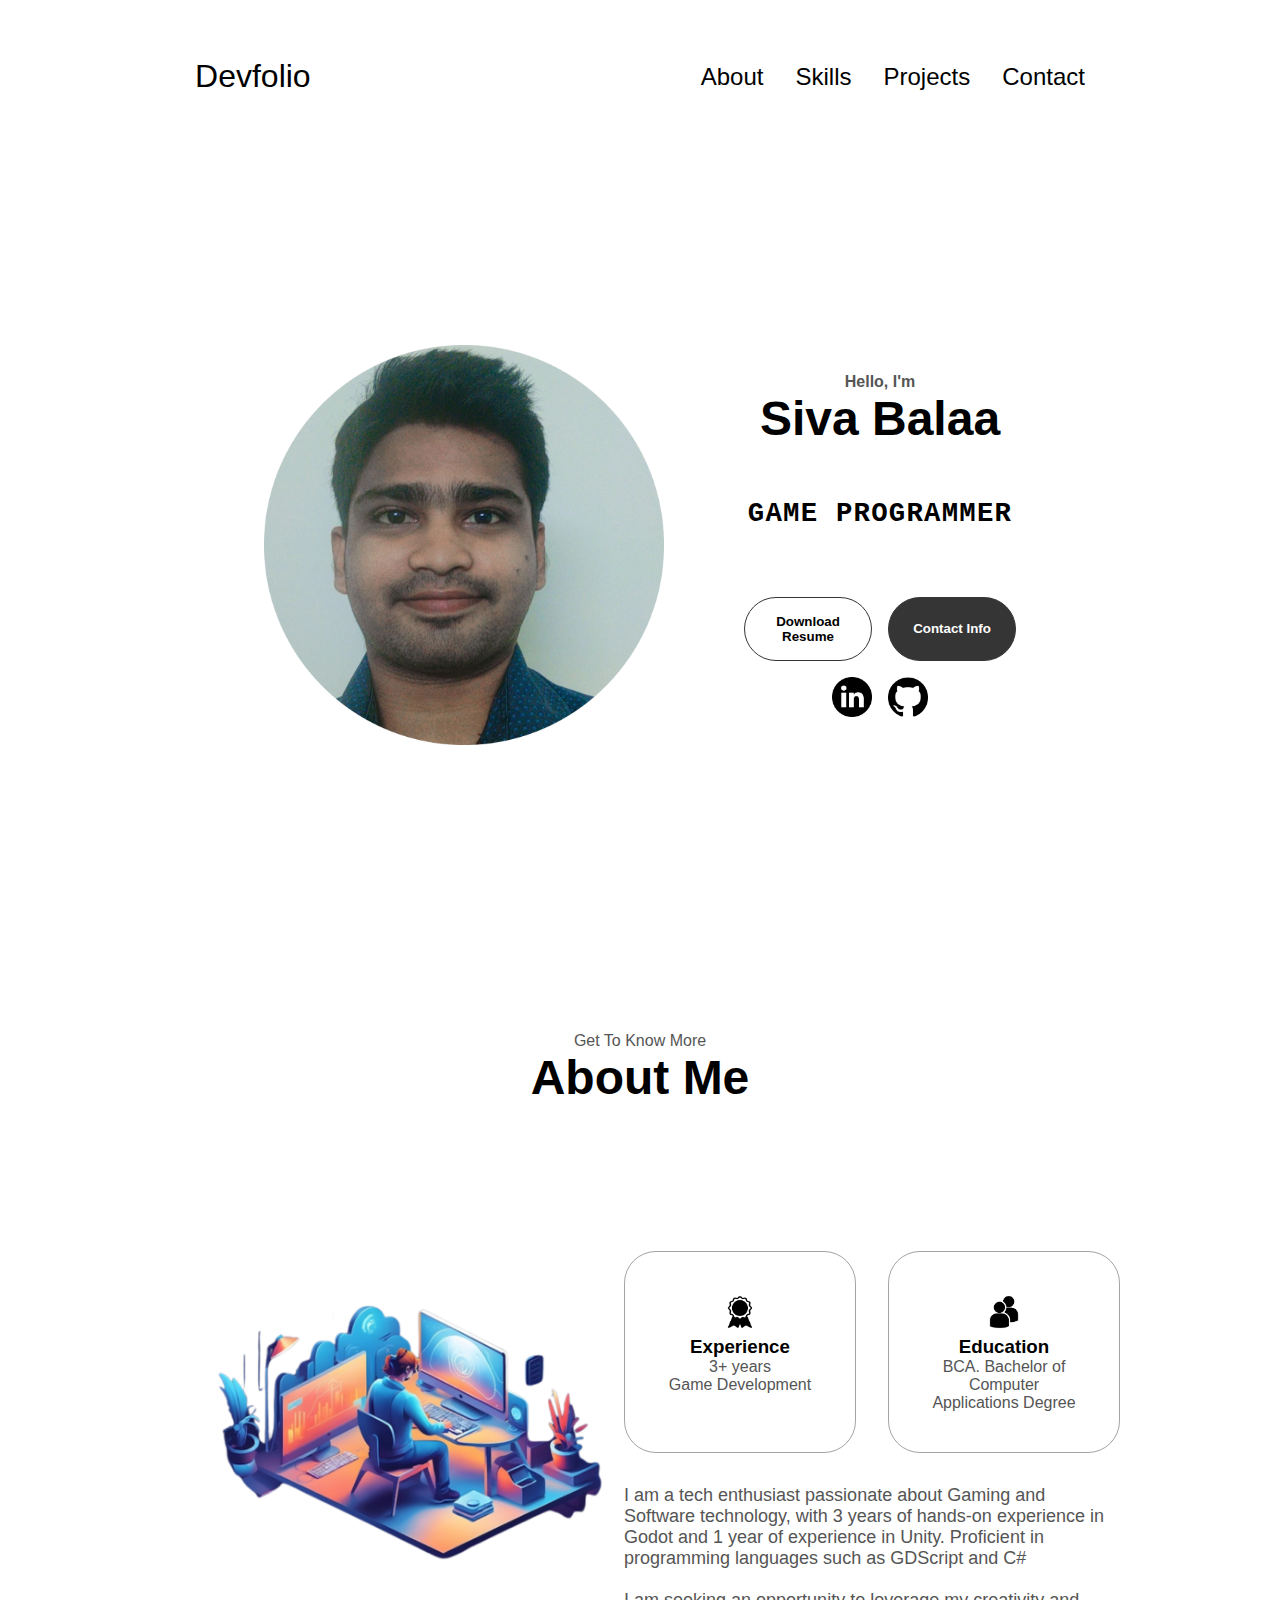
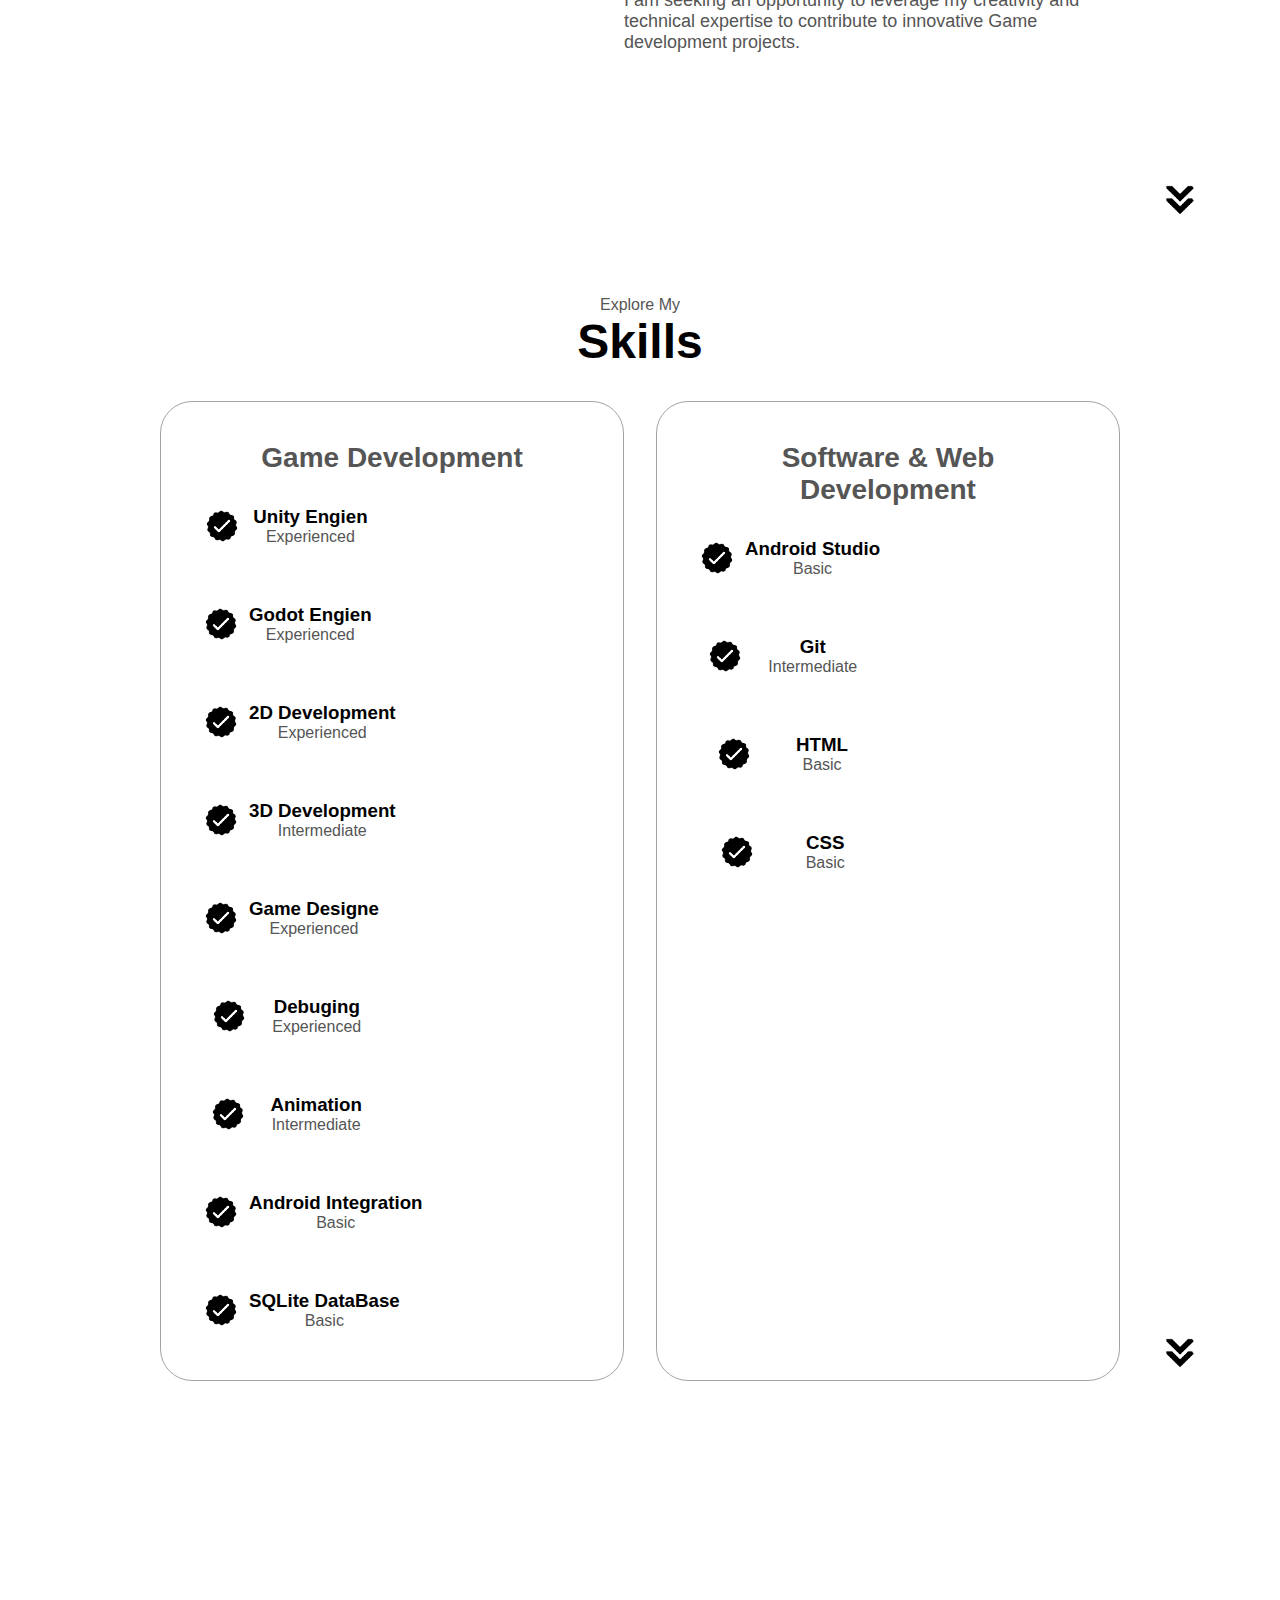
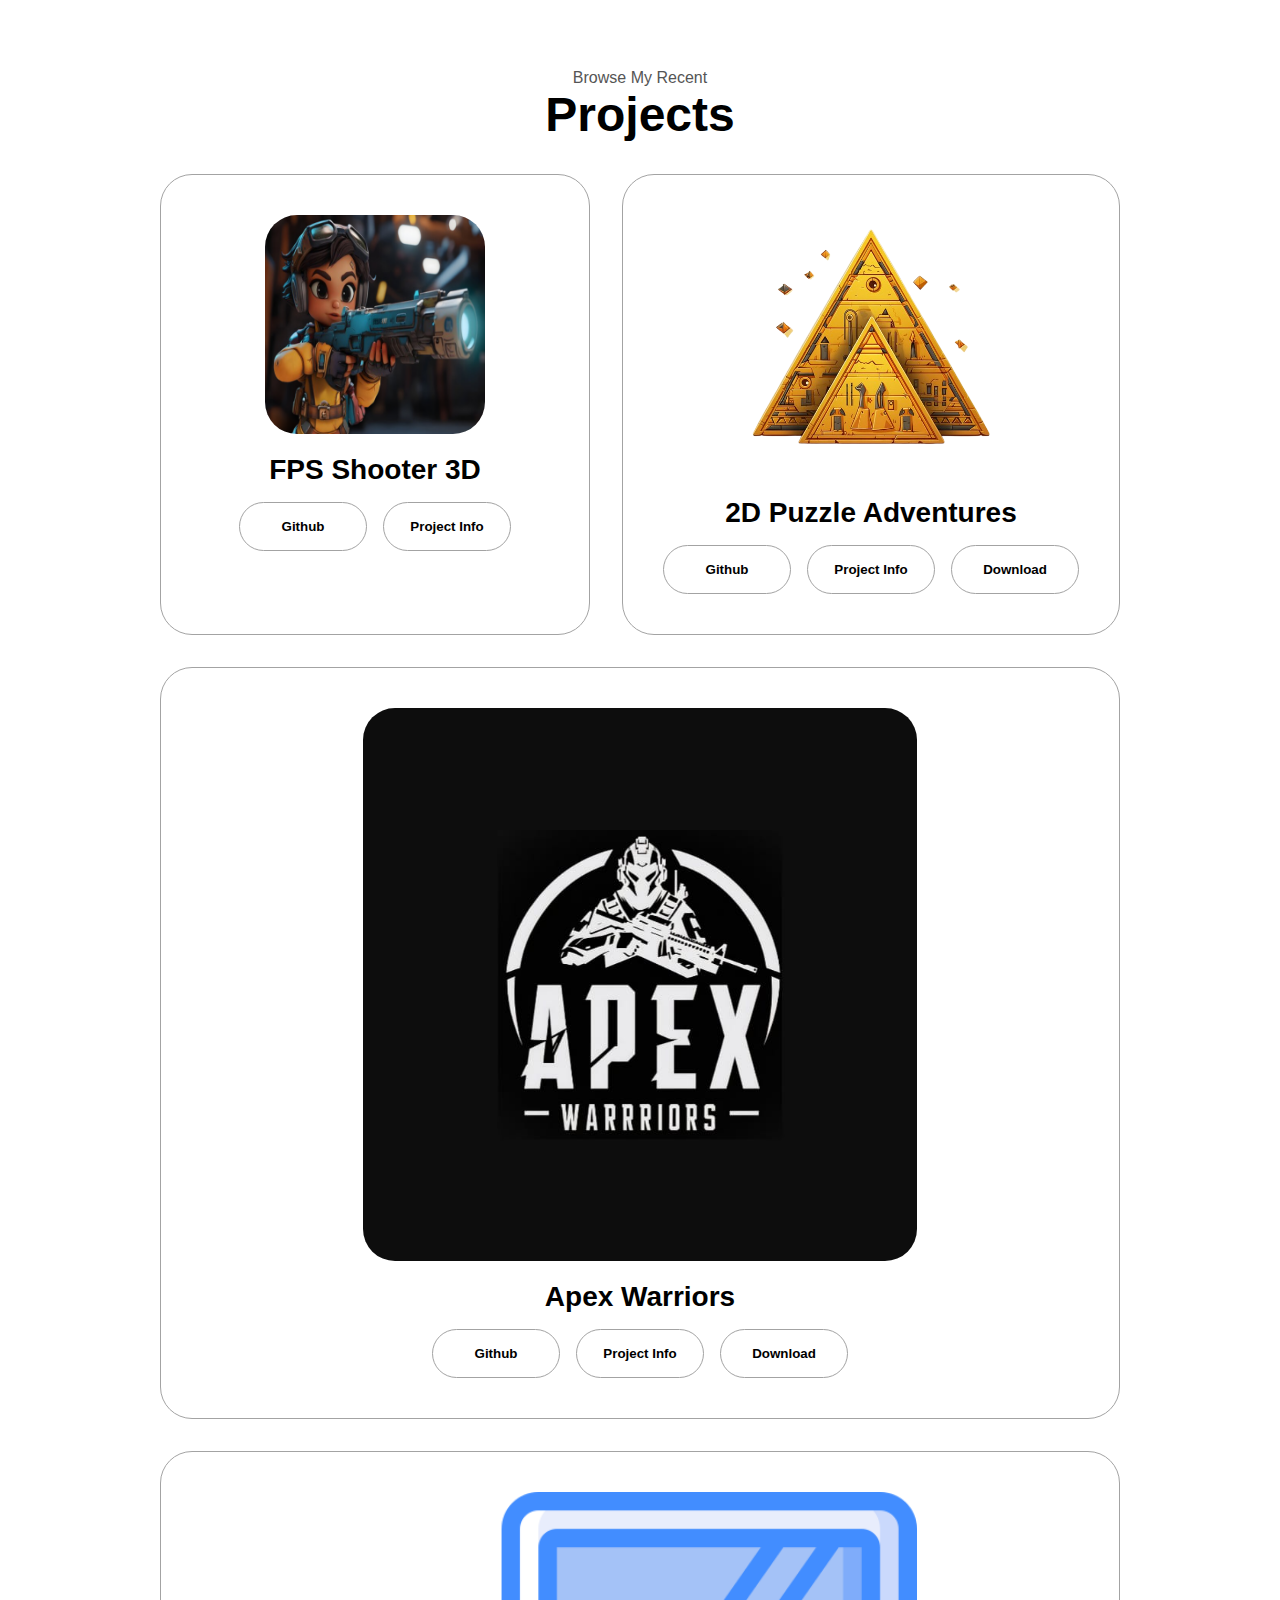
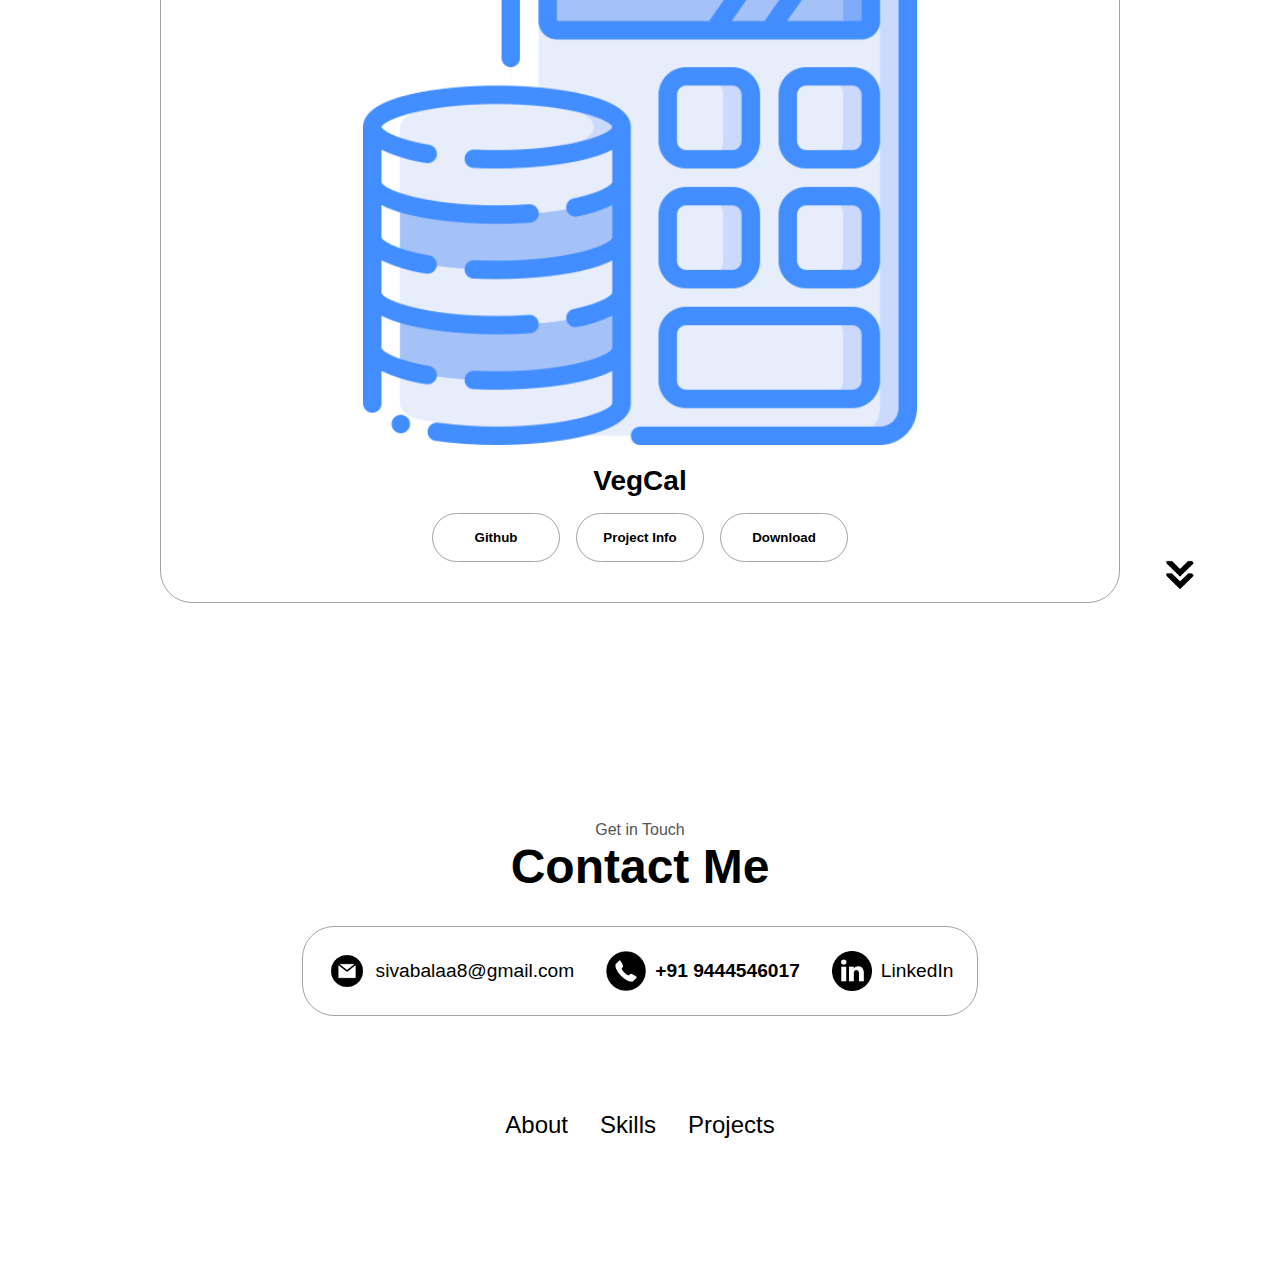
==== index.html @ d749a13f "Update index.html" ====
<!DOCTYPE html>
<html lang="en">
  <head>
    <meta charset="UTF-8" />
    <meta http-equiv="X-UA-Compatible" content="IE=edge" />
    <meta name="viewport" content="width=device-width, initial-scale=1.0" />
    <title>My Portfolio</title>
    <link rel="stylesheet" href="style.css" />
    <link rel="stylesheet" href="mediaqueries.css" />
  </head>
  <body>
    <nav id="desktop-nav">
      <div class="logo">Devfolio</div>
      <div>
        <ul class="nav-links">
          <li><a href="#about">About</a></li>
          <li><a href="#experience">Skills</a></li>
          <li><a href="#projects">Projects</a></li>
          <li><a href="#contact">Contact</a></li>
        </ul>
      </div>
    </nav>
    <nav id="hamburger-nav">
      <div class="logo">Devfolio</div>
      <div class="hamburger-menu">
        <div class="hamburger-icon" onclick="toggleMenu()">
          <span></span>
          <span></span>
          <span></span>
        </div>
        <div class="menu-links">
          <li><a href="#about" onclick="toggleMenu()">About</a></li>
          <li><a href="#experience" onclick="toggleMenu()">Experience</a></li>
          <li><a href="#projects" onclick="toggleMenu()">Projects</a></li>
          <li><a href="#contact" onclick="toggleMenu()">Contact</a></li>
        </div>
      </div>
    </nav>
    <section id="profile">
      <div class="section__pic-container">
        <img src="./assets/Profile.jpg" alt="John Doe profile picture" />
      </div>

      <div class="section__text">
        <p class="section__text__p1">Hello, I'm </p>
        <h1 class="title">Siva Balaa</h1>
        <div class="word-container">
          <h3><span id="changing-word"></span></h3>
        </div>
      
    
        <p class="section__text__p2"></p>
        <div class="btn-container">
          <button
            class="btn btn-color-2"
            onclick="window.open('./assets/Siva Resume.pdf')"
          >
             Download Resume
          </button>
          <button class="btn btn-color-1" onclick="location.href='./#contact'">
            Contact Info
          </button>
        </div>
        <div id="socials-container">
          <img
            src="./assets/linkedin.png"
            alt="My LinkedIn profile"
            class="icon"
            onclick="location.href='https://www.linkedin.com/in/siva-balaa-a770b020b'"
          />
          <img
            src="./assets/github.png"
            alt="My Github profile"
            class="icon"
            onclick="location.href='https://github.com/shiva30122'"
          />
        </div>
      </div>
    </section>
    <section id="about">
      <p class="section__text__p1">Get To Know More</p>
      <h1 class="title">About Me</h1>
      <div class="section-container">
        <div class="section__pic-container">
          <img
            src="./assets/More.png"
            alt="Profile picture"
            class="about-pic"
          />
        </div>
        <div class="about-details-container">
          <div class="about-containers">
            <div class="details-container">
              <img
                src="./assets/experience.png"
                alt="Experience icon"
                class="icon"
              />
              <h3>Experience</h3>
              <p>3+ years <br />Game Development</p>
            </div>
            <div class="details-container">
              <img
                src="./assets/education.png"
                alt="Education icon"
                class="icon"
              />
              <h3>Education</h3>
              <p>BCA. Bachelor of Computer Applications Degree
            </div>
          </div>
          <div class="text-container">
            <p>

              I am a tech enthusiast passionate about Gaming and Software technology, with 3 years of hands-on experience in Godot and 1 year of experience in Unity.  
              Proficient in programming languages such as GDScript and C#<br> <br> 
              I am seeking an opportunity to leverage my creativity and technical expertise to contribute to innovative Game development projects. 

            </p>
          </div>
        </div>
      </div>
      <img
        src="./assets/arrow.png"
        alt="Arrow icon"
        class="icon arrow"
        onclick="location.href='./#experience'"
      />
    </section>
    <section id="experience">
      <p class="section__text__p1">Explore My</p>
      <h1 class="title">Skills</h1>
      <div class="experience-details-container">
        <div class="about-containers">
          <div class="details-container">
            <h2 class="experience-sub-title"> Game Development </h2>
            <div class="article-container">
              <article>
                <img
                  src="./assets/checkmark.png"
                  alt="Experience icon"
                  class="icon"
                />
                <div>
                  <h3>Unity Engien</h3>
                  <p>Experienced</p>
                </div>
              </article>
              <article>
                <img
                  src="./assets/checkmark.png"
                  alt="Experience icon"
                  class="icon"
                />
                <div>
                  <h3>Godot Engien</h3>
                  <p>Experienced</p>
                </div>
              </article>
              <article>
                <img
                  src="./assets/checkmark.png"
                  alt="Experience icon"
                  class="icon"
                />
                <div>
                  <h3>2D Development</h3>
                  <p>Experienced</p>
                </div>
              </article>
              <article>
                <img
                  src="./assets/checkmark.png"
                  alt="Experience icon"
                  class="icon"
                />
                <div>

                  <h3>3D Development</h3>
                  <p>Intermediate</p>

                </div>
              </article>
              <article>
                <img
                  src="./assets/checkmark.png"
                  alt="Experience icon"
                  class="icon"
                />
                <div>
                  <h3>Game Designe</h3>
                  <p>Experienced</p>
                </div>
              
              </article>
              <article>
                <img
                  src="./assets/checkmark.png"
                  alt="Experience icon"
                  class="icon"
                />
                <div>
                  <h3>Debuging</h3>
                  <p>Experienced</p>
                </div>
              </article>

            </article>
            <article>
             
              <img
                src="./assets/checkmark.png"
                alt="Experience icon"
                class="icon"
              />
              <div>
                <h3>Animation</h3>
                <p>Intermediate</p>
              </div>
            </article>


            <article>
             
              <img
                src="./assets/checkmark.png"
                alt="Experience icon"
                class="icon"
              />
              <div>
                <h3>Android Integration</h3>
                <p>Basic</p>
              </div>
            </article>
              
              <article>
                <img
                  src="./assets/checkmark.png"
                  alt="Experience icon"
                  class="icon"
                />
                <div>
                  <h3>SQLite DataBase</h3>
                  <p>Basic</p>
                </div>
              </article>


            </div>
          </div>
          <div class="details-container">
            <h2 class="experience-sub-title">Software & Web Development</h2>
            <div class="article-container">
              <article>
                <img
                  src="./assets/checkmark.png"
                  alt="Experience icon"
                  class="icon"
                />
                <div>
                  <h3>Android Studio</h3>
                  <p>Basic</p>
                </div>
              </article>
              <article>
                <img
                  src="./assets/checkmark.png"
                  alt="Experience icon"
                  class="icon"
                />
                <div>
                  <h3>Git</h3>
                  <p>Intermediate</p>
                </div>
              </article>
              <article>
                <img
                  src="./assets/checkmark.png"
                  alt="Experience icon"
                  class="icon"
                />
                <div>
                  <h3>HTML</h3>
                  <p>Basic</p>
                </div>
              </article>

              <article>
                <img
                  src="./assets/checkmark.png"
                  alt="Experience icon"
                  class="icon"
                />
                <div>
                  <h3>CSS</h3>
                  <p>Basic</p>
                </div>
              </article>


            </div>
          </div>
        </div>
      </div>
      <img
        src="./assets/arrow.png"
        alt="Arrow icon"
        class="icon arrow"
        onclick="location.href='./#projects'"
      />
    </section>
    <!-- New Overlay Structure -->
    <div id="new-overlay" class="overlay" style="display: none;" onclick="closeNewOverlay(event)">
      <div class="overlay-content" onclick="event.stopPropagation();">
        <div class="btn-container">
          <button class="btn btn-color-2 project-btn close-btn" onclick="closeNewOverlay()">
            X
          </button>
        </div>
                  <div class="overlay-inner">
            <div class="video-container">
              <h2 id="new-overlay-title">Project Title</h2>
              <video id="new-overlay-video" controls loop style="display: none;">
                  <source id="new-video-source" data-src="path/to/your/video.mp4" type="video/mp4">
                  Your browser does not support the video tag.
              </video>                
            </div>
          
              <div id="new-overlay-description" class="scrollable-description">
                  This is where the project description will appear.
                  <!-- Add more paragraphs if needed -->
              </div>
          </div>
      </div>
  </div>
  <script>
    const containers = document.querySelectorAll('#projects .details-container');
  
    containers.forEach(container => {
      let isTouching = false; // To track if touch is active
  
      // Apply the hover effect when touch starts
      container.addEventListener('touchstart', (event) => {
        isTouching = true;
        applyHoverEffect(container);
      });
  
      // Keep the hover effect while scrolling/moving the finger (touchmove)
      container.addEventListener('touchmove', (event) => {
        if (isTouching) {
          applyHoverEffect(container);
        }
      });
  
      // Remove the hover effect when the touch ends
      container.addEventListener('touchend', () => {
        isTouching = false;
        removeHoverEffect(container);
      });
  
      // Remove the hover effect if the touch is canceled
      container.addEventListener('touchcancel', () => {
        isTouching = false;
        removeHoverEffect(container);
      });
    });
  
    // Function to apply the hover effect (like hover on desktop)
    function applyHoverEffect(container) {
      container.style.transform = 'scale(1.05)';
      container.style.filter = 'brightness(1.2)';
      container.style.borderColor = 'black';
      container.style.zIndex = '2';
    }
  
    // Function to remove the hover effect
    function removeHoverEffect(container) {
      container.style.transform = 'none';
      container.style.filter = 'none';
      container.style.borderColor = 'rgb(163, 163, 163)';
      container.style.zIndex = '1';
    }
  </script>
  
  </div>

    <section id="projects">
      <p class="section__text__p1">Browse My Recent</p>
      <h1 class="title">Projects</h1>
      <div class="experience-details-container">
        <div class="about-containers">
          <div class="details-container color-container">
            <div class="project-img-container">
              <img
                src="./assets/Images/fps.png"
                alt="Project 1"
                class="project-img"
              />
            </div>
            <h2 class="experience-sub-title project-title">FPS Shooter 3D</h2>
            <div class="btn-container">
              <button
                class="btn btn-color-2 project-btn"
                onclick="window.open('https://github.com/shiva30122/FPS-PUBG-Clone', '_blank')"
                >
                Github
              </button>

              <button class="btn btn-color-2 project-btn" onclick="openNewOverlay('FPS (3D, Unity)', 
              '<h3>This project is a 3D game development endeavor, creating a fully modular and flexible system inspired by the mechanics of PUBG.</h3>' + 
              '<br>' +
              '<h4>In this FPS project, I’ve designed the architecture to be adaptable and modular:</h4>' + 
              '<br>' + 
              '<br>' +
              '<strong>Pickups:</strong> <br> Weapons and items are collected independently from the inventory, with each weapon type (Gun, Pistol, Melee) having its own designated slot. This individual management of pickups enhances flexibility.<br>' + 
              '<br>' +
              '<br>' +
              '<strong>Inventory Manager:</strong> <br> This system efficiently handles all acquired items, allowing for the addition of identical items to existing stacks and the creation of new slots for different ones. It also accommodates one-time pickups that cannot be dropped, dynamically managing space allocation to ensure all items fit seamlessly.<br>' +
              '<br>' +
              '<br>' +
              '<strong>Gun Script:</strong> <br> The functionality of all weapons is centralized, supporting features like Automatic Shooting, Burst Fire, Shotgun Mechanics, and Multi-Point Shooting. This system enables the addition of attachments to any gun; for example, attaching a MultiPad Shoot module to an AR gun allows it to fire multiple bullets simultaneously, resulting in a highly customizable experience.<br>' + 
              '<br>' +
              '<br>' +
              'I have encountered numerous challenges, including Unity crashes during testing and managing while loops. However, I remained determined to build efficient and flexible code. Transitioning to 3D was particularly challenging, but with perseverance, I mastered essential concepts such as while loops and coroutines. Each obstacle has only fueled my passion for game development.<br>' +
              '<br>' +
              '<br>' +
              'A heartfelt thank you to Hemanth Kumar K for inspiring me to embark on this journey in 3D Unity game development!<br><br><br><br>', 
              'assets/Videos/FPSVideo.mp4')"> Project Info</button>

          

              <!-- <button
                class="btn btn-color-2 project-btn"
                onclick="location.href='https://drive.google.com/drive/folders/1O2wOl5IZpEIec7ePfV3tEmoxANGv1tJi?usp=drive_link'"
              >
                Download
              </button> -->
            </div>
          </div>

              <div class="details-container color-container">
                <div class="project-img-container">
                  <img
                    src="./assets/Images/ancient.png"
                    alt="Project 2"
                    class="project-img"
                  />
                </div>
                <h2 class="experience-sub-title project-title">2D Puzzle Adventures</h2>
                <div class="btn-container">
                  <button
                    class="btn btn-color-2 project-btn"
                    onclick="window.open('https://github.com/shiva30122/Unity-2D_Puzzle', '_blank')"
                    >
                    Github
                  </button>
    
                  <button class="btn btn-color-2 project-btn" onclick="openNewOverlay('2D Puzzle Game (Unity)', 
                  '<h3>This 2D puzzle game offers diverse puzzles with increasing difficulty, featuring modular swapping and intuitive drag-and-drop controls for creative problem-solving.</h3>' + 
                  
                  '<br><strong>Following a setback during a technical interview at HFG Entertainments Private Limited,</strong> I refined my game logic skills and gained valuable experience. Particularly during the technical round Interview, posed several questions that I couldn\'t answer !... This experience highlighted my knowledge gaps, but the constructive feedback I received inspired me to refine my game logic skills and complete this puzzle project using modular, flexible, and reusable code that can adapt to any type of Swapping.</h3>' + 
                  
                  '<br><br>' + '<h4>Project Highlights:</h4>' + 
                  '<br>' + '<strong>Logical Thinking:</strong> The project emphasizes logical thinking and strategic problem-solving, encouraging players to engage deeply with each puzzle.<br>' + 
                  
                  '<br>' + '<strong>Engaging Experience:</strong> Developed with a focus on creating a smooth and engaging experience, each level is carefully designed to provide a balance of challenge and enjoyment, helping players improve their skills as they move forward.<br><br>' + 
                  
                  '<h4>Personal Growth:</h4>' + 
                  '<br>' + 'During my development journey, I initially faced a setback when I didn\'t pass the technical interview with <strong>HFG Entertainments Private Limited</strong>. I realized there were gaps in how I understood and explained the complex logic behind the code I had written. Instead of giving up, I worked hard to improve those areas and proved to myself that I could handle the challenges of game development.<br><br>' + 
                  
                  'This game, in particular, became a representation of my growth. By overcoming the issues that held me back, I became more confident in my abilities and more determined to succeed.<br><br>' + 
                  
                  'With its engaging mechanics and polished design, this 2D puzzle game offers a rewarding experience for players, showing how far I\'ve come since that initial setback.<br><br><br><br><br><br><br>', 
                  'assets/Videos/2D_Puzzle.mp4')"> Project Info</button>
              
              
                  
    
                  <button
                    class="btn btn-color-2 project-btn"
                    onclick="window.open('https://github.com/shiva30122/Unity-2D_Puzzle/tree/main/APK', '_blank')"
                    >
                    Download
                  </button>
                </div>
              </div>
             
                  <div class="details-container color-container">
                    <div class="project-img-container">
                      <img
                        src="./assets/Apex.jpeg"
                        alt="Project 2"
                        class="project-img"
                      />
                    </div>
                    <h2 class="experience-sub-title project-title">Apex Warriors</h2>
                    <div class="btn-container">
                      <button
                        class="btn btn-color-2 project-btn"
                        onclick="window.open('https://github.com/shiva30122/Apex-Wifi-Based-Game', '_blank')"
                        >
                        Github
                      </button>
        
                      <button class="btn btn-color-2 project-btn" onclick="openNewOverlay('Multiplayer Android Game Apex Warriors ( Godot 4 )', 
                      '<h3>This project is a multiplayer Android game developed using the Godot Engine as part of a university project. It supports up to 12 players simultaneously over a local Wi-Fi network, delivering a smooth, lag-free experience.</h3>' + 
                      '<br>'+
                      '<h4>Features:</h4>' +
                      '<br>'+
                      '<strong>Real-Time Multiplayer:</strong> Seamless connectivity for up to 12 players on the same local network.<br>' +
                      '<br>'+
                      '<strong>Local Wi-Fi Integration:</strong> Custom network code for efficient player connections and real-time synchronization.<br>' +
                      '<br>'+
                      '<br>'+'<strong>Dynamic Gameplay:</strong> Features that promote interaction and engagement between players in an immersive environment.<br>' +
                      '<br>'+'<strong>Optimized User Experience:</strong> Fluid multiplayer setup and intuitive gameplay for all skill levels.<br><br>' +
                      '<br>'+
                      '<h4>Technologies Used:</h4>' + 
                      '<strong>Godot 4, GD Script, Android Studio, Android SDK, Java JDK</strong><br><br>' + 
                      '<br>'+
                      '<h4>Future Improvements:</h4>' +
                      '<br>'+
                      '<strong>Expanding network support:</strong> For more robust multiplayer options, including internet-based gameplay.<br>' +
                      '<br>'+'<strong>Adding advanced in-game features:</strong> Like leaderboards and player stats tracking.<br>' +
                      '<br>'+'<strong>Cross-platform compatibility:</strong> Expanding to PC and iOS for broader reach.<br><br><br><br><br>', 
                      'assets/Videos/Apex.mov')"> Project Info</button>

        
                      <button
                        class="btn btn-color-2 project-btn"
                        onclick="window.open('https://drive.google.com/drive/folders/1-852IS-uwtfmdZVqETNRP29YTiHivzab?usp=sharing', '_blank')"
                        >
                        Download
                      </button>
                    </div>
                  </div>


                  <div class="details-container color-container">
                    <div class="project-img-container">
                      <img
                        src="./assets/calculator.png"
                        alt="Project 2"
                        class="project-img"
                      />
                    </div>
                    <h2 class="experience-sub-title project-title">VegCal</h2>
                    <div class="btn-container">
                      <button
                        class="btn btn-color-2 project-btn"
                        onclick="window.open('https://github.com/shiva30122/VegCal', '_blank')"
                        >
                        Github
                      </button>
                                        
                      <button class="btn btn-color-2 project-btn" onclick="openNewOverlay('VegCal - Dynamic Vegetable Calculator', 
                      '<h3>This project is a dynamic vegetable calculator specifically designed for Android shop applications.</h3>' + 
                      '<br>' +
                      '<h4>Technologies Used:</h4>' + 
                      '<strong>Godot 4, GD Script, SQLite Database, Android Studio, Android SDK, Java JDK, </strong><br><br>' + 
                      '<h4>Project Duration:</h4>' + 
                      '<strong>February 2024 - March 2024</strong><br><br>' + 
                      '<h4>Problem Statement:</h4>' + 
                      '<br>'+'<strong>The manual calculation of vegetable quantities and prices in shop applications for Android devices can be inefficient and prone to errors.</strong><br><br>' + 
                      '<br>'+'<strong>VegCal features an intuitive user interface that simplifies the pricing and quantity calculation process.</strong><br><br>' +
                      '<br>'+'<h4>Key Features:</h4>' +
                      '<ul>' +
                      '<br>'+'<li><strong>User-Friendly Design:</strong> Tailored for ease of use, making it accessible for shop owners and staff.</li>' +
                      '<br>'+'<li><strong>Efficient Backend:</strong> Integration of an SQLite database for effective data management, ensuring seamless performance with real-time updates along with a CFG file as a simple text database for unsupported devices.</li>' +
                      '</ul><br><br><br><br><br>', 
                      'assets/Videos/Cal.mov')"> Project Info</button>


                      
                      <button
                        class="btn btn-color-2 project-btn"
                        onclick="location.href='https://github.com/shiva30122/VegCal/tree/main/APK'"
                      >
                        Download
                      </button>
                    </div>
                  </div>
                  

          <!-- <div class="details-container color-container">
            <div class="article-container">
              <img
                src="./assets/project-3.png"
                alt="Project 3"
                class="project-img"
              />
            </div>
            <h2 class="experience-sub-title project-title">Project Three</h2>
            <div class="btn-container">
              <button
                class="btn btn-color-2 project-btn"
                onclick="location.href='https://github.com/'"
              >
                Github
              </button>
              <button
                class="btn btn-color-2 project-btn"
                onclick="location.href='https://github.com/'"
              >
                Live Demo
              </button> -->
            </div>
          </div>
        </div>
      </div>
      <img
        src="./assets/arrow.png"
        alt="Arrow icon"
        class="icon arrow"
        onclick="location.href='./#contact'"
      />
    </section>
    <section id="contact">
      <p class="section__text__p1"> Get in Touch </p>
      <h1 class="title"> Contact Me </h1>
      <div class="contact-info-upper-container">
        <div class="contact-info-container">
          <img
            src="./assets/email.png"
            alt="Email icon"
            class="icon contact-icon email-icon"
          />
          <p><a href="mailto:sivabalaa8@gmail.com"> sivabalaa8@gmail.com </a></p>
        </div>
        <div class="contact-info-container">
          <img
            src="./assets/call.png"
            alt="LinkedIn icon"
            class="icon contact-icon"
          />
          <p><b><a href="tel:+919444546017"> +91 9444546017 </a></b></p>
        </div>
        <div class="contact-info-container">
          <img
            src="./assets/linkedin.png"
            alt="LinkedIn icon"
            class="icon contact-icon"
          />
          <p><a href="https://www.linkedin.com/in/siva-balaa-a770b020b/" target="_blank"> LinkedIn </a></p>
        </div>

      </div>

    </section>
    <footer>
      <nav>
        <div class="nav-links-container">
          <ul class="nav-links">
            <li><a href="#about">About</a></li>
            <li><a href="#experience">Skills</a></li>
            <li><a href="#projects">Projects</a></li>
            <!-- <li><a href="#contact">Contact</a></li> -->
          </ul>
        </div>
      </nav>
      <div class="word-container">
        <span id="changing-word"></span>
    </div>
      <p></p>
    </footer>
    <script src="script.js"></script>
  </body>
</html>
---- style.css ----
/* GENERAL */

@import url("https://fonts.googleapis.com/css2?family=Poppins:wght@300;400;500;600&display=swap");

* {
  margin: 0;
  padding: 0;
}

body {
  font-family: "Poppins", sans-serif;
  font-family: Arial, sans-serif;

}

html {
  scroll-behavior: smooth;
}

p {
  color: rgb(85, 85, 85);
}

/* TRANSITION */

a,
.btn {
  transition: all 300ms ease;
}

/* DESKTOP NAV */

nav,
.nav-links {
  display: flex;
}

nav {
  justify-content: space-around;
  align-items: center;
  height: 17vh;
}

.nav-links {
  gap: 2rem;
  list-style: none;
  font-size: 1.5rem;
}

a {
  color: black;
  text-decoration: none;
  text-decoration-color: white;
}

a:hover {
  color: grey;
  text-decoration: underline;
  text-underline-offset: 1rem;
  text-decoration-color: rgb(181, 181, 181);
}

.logo {
  font-size: 2rem;
}

.logo:hover {
  cursor: default;
}

/* HAMBURGER MENU */

#hamburger-nav {
  display: none;
}

.hamburger-menu {
  position: relative;
  display: inline-block;
}

.hamburger-icon {
  display: flex;
  flex-direction: column;
  justify-content: space-between;
  height: 24px;
  width: 30px;
  cursor: pointer;
}

.hamburger-icon span {
  width: 100%;
  height: 2px;
  background-color: black;
  transition: all 0.3 ease-in-out;
}

.menu-links {
  position: absolute;
  top: 100%;
  right: 0;
  background-color: white;
  width: fit-content;
  max-height: 0;
  overflow: hidden;
  transition: all 0.3 ease-in-out;
}

.menu-links a {
  display: block;
  padding: 10px;
  text-align: center;
  font-size: 1.5rem;
  color: black;
  text-decoration: none;
  transition: all 0.3 ease-in-out;
}

.menu-links li {
  list-style: none;
}

.menu-links.open {
  max-height: 300px;
}

.hamburger-icon.open span:first-child {
  transform: rotate(45deg) translate(10px, 5px);
}

.hamburger-icon.open span:nth-child(2) {
  opacity: 0;
}

.hamburger-icon.open span:last-child {
  transform: rotate(-45deg) translate(10px, -5px);
}

.hamburger-icon span:first-child {
  transform: none;
}

.hamburger-icon span:first-child {
  opacity: 1;
}

.hamburger-icon span:first-child {
  transform: none;
}

/* SECTIONS */

section {
  padding-top: 4vh;
  height: 96vh;
  margin: 0 10rem;
  box-sizing: border-box;
  min-height: fit-content;
}

.section-container {
  display: flex;
}

/* PROFILE SECTION */

#profile {
  display: flex;
  justify-content: center;
  gap: 5rem;
  height: 80vh;
}

.section__pic-container {
  display: flex;
  height: 400px;
  width: 400px;
  margin: auto 0;
}

.section__text {
  align-self: center;
  text-align: center;
}

.section__text p {
  font-weight: 600;
}

.section__text__p1 {
  text-align: center;
}

.section__text__p2 {
  font-size: 1.75rem;
  margin-bottom: 1rem;
}

.title {
  font-size: 3rem;
  text-align: center;
}

#socials-container {
  display: flex;
  justify-content: center;
  margin-top: 1rem;
  gap: 1rem;
}

/* ICONS */

.icon {
  cursor: pointer;
  height: 2.5rem;
}

/* BUTTONS */

.btn-container {
  display: flex;
  justify-content: center;
  gap: 1rem;
}

.btn {
  font-weight: 600;
  transition: all 300ms ease;
  padding: 1rem;
  width: 8rem;
  border-radius: 2rem;
}

.close-btn {
  position: absolute;
  top: 10px; /* Distance from the top */
  right: 10px; /* Distance from the right */
  width: 2.5rem; /* Adjust size */
  height: 2.5rem;
  padding: 0; /* Remove extra padding */
  font-size: 1.2rem; /* Adjust font size */
  text-align: center;
  border-radius: 50%; /* Make it circular */
  line-height: 2.5rem; /* Vertically center the X */
  transition: all 300ms ease;
}

.btn-color-1,
.btn-color-2 {
  border: rgb(53, 53, 53) 0.1rem solid;
}

.btn-color-1:hover,
.btn-color-2:hover {
  cursor: pointer;
}

.btn-color-1,
.btn-color-2:hover {
  background: rgb(53, 53, 53);
  color: white;
}

.btn-color-1:hover {
  background: rgb(0, 0, 0);
}

.btn-color-2 {
  background: none;
}

.btn-color-2:hover {
  border: rgb(255, 255, 255) 0.1rem solid;
}

.btn-container {
  gap: 1rem;
}

/* ABOUT SECTION */

#about {
  position: relative;
}

.about-containers {
  gap: 2rem;
  margin-bottom: 2rem;
  margin-top: 2rem;
}

.about-details-container {
  justify-content: center;
  flex-direction: column;
}

.about-containers,
.about-details-container {
  display: flex;

}

.about-pic {
  border-radius: 2rem;
}

.arrow {
  position: absolute;
  right: -5rem;
  bottom: 2.5rem;
}

.details-container {
  padding: 2.5rem;
  flex: 2;
  background: white;
  border-radius: 2rem;
  border: rgb(53, 53, 53) 0.1rem solid;
  border-color: rgb(163, 163, 163);
  text-align: center;
}

/* Default hover effects for desktop */
#projects .details-container {
  background: white;
  border-radius: 2rem;
  border: rgb(53, 53, 53) 0.1rem solid;
  border-color: rgb(163, 163, 163);
  text-align: center;
  transition: transform 0.3s, filter 0.3s, border-color 0.3s;
  z-index: 1;
  position: relative;
}

#projects .details-container:hover {
  transform: scale(1.05);
  filter: brightness(1.2);
  border-color: black;
  z-index: 2;
}

#projects .details-container img:hover {
  transform: scale(1.1);
  filter: brightness(1.3);
  transition: transform 0.3s, filter 0.3s;
  z-index: 3;
}

/* Remove hover effects on mobile using media query */
@media (max-width: 768px) {
  #projects .details-container:hover,
  #projects .details-container img:hover {
    transform: none;
    filter: none;
  }
}



.section-container {
  gap: 4rem;
  height: 80%;
}

.section__pic-container {
  height: 400px;
  width: 400px;
  margin: auto 0;
  
}

/* EXPERIENCE SECTION */

#experience {
  position: relative;
  margin-bottom: 0px;

}

/* #experience{
  margin-bottom: 120px;

} */

@media screen and (max-width: 700px) and (max-height: 440px) {
  #experience {
    margin-bottom: 20px;
    position: relative;

  }
}

@media screen and (max-width: 1200px) and (max-height: 720px) {
  #experience {
    margin-bottom: 20px;
    position: relative;

  }
}

/* Additional rule for adjusting margin-bottom in desktop view */
@media screen and (min-width: 1201px) {
  #experience {
    margin-bottom: 220px;
    position: relative;

  }
}


.experience-sub-title {
  color: rgb(85, 85, 85);
  font-weight: 600;
  font-size: 1.75rem;
  margin-bottom: 10px;
  margin-bottom: 2rem;

}

.experience-details-container {
  display: flex;
  justify-content: center;
  flex-direction: column;
}






.article-container {
  white-space: nowrap; /* Prevent line breaks */
  display: flex;
  flex-wrap: wrap;
  justify-content: flex-start; /* Align items to the start */
  align-items: flex-start; /* Align items to the start */
  gap: 3rem;

}




article {
  display: flex;
  width: 10.5rem;
  justify-content: space-around;
  gap: 0.5rem;
  margin-bottom: 10px;
}

article .icon {
  cursor: default;
}



/* PROJECTS SECTION */

#projects {
  
  position: relative;
  margin-bottom: 10px;

  
}

.color-container {
  border-color: rgb(163, 163, 163);
  background: rgb(250, 250, 250);
}

.project-img {
  border-radius: 2rem;
  width: 63%;
  height: 85%;
}

.project-title {
  margin: 1rem;
  color: black;
}

.project-btn {
  color: black;
  border-color: rgb(163, 163, 163);
}




/* CONTACT */

#contact {
  display: flex;
  justify-content: center;
  flex-direction: column;
  height: 70vh;
}

.contact-info-upper-container {
  display: flex;
  justify-content: center;
  border-radius: 2rem;
  border: rgb(53, 53, 53) 0.1rem solid;
  border-color: rgb(163, 163, 163);
  background: (250, 250, 250);
  margin: 2rem auto;
  padding: 0.5rem;
}

.contact-info-container {
  display: flex;
  align-items: center;
  justify-content: center;
  gap: 0.5rem;
  margin: 1rem;
}

.contact-info-container p {
  font-size: larger;
}

.contact-icon {
  gap: 0.5px;
  margin-right: 1px;
  cursor: default;
}

.email-icon {
  height: 2.5rem;
}

/* FOOTER SECTION */

footer {
  height: 26vh;
  margin: 0 1rem;
}

footer p {
  text-align: center;
}




.text-container{

font-size: 18px;

}


/* 
.section__pic-container{

  

} */


.content {
  text-align: center; /* Center align the content */

}



.word-container {
  font-size: 1.8em;
  font-weight: bold;
  text-align: center;
  align-items: center;
  font-family: monospace; /* Monospace font for fixed space */
  white-space: pre; /* Preserve white spaces */
  
}

#changing-word {
  animation: glowEffect 2s linear infinite;
  letter-spacing: 1.2px; /* Adjust letter-spacing as needed */
}

@keyframes glowEffect {
  0%, 100% {
      opacity: 0;
      text-shadow: none;
  }
  50% {
      opacity: 1;
      text-shadow: 0 0 10px rgb(126, 126, 126), 0 0 20px rgb(95, 95, 95), 0 0 30px rgb(160, 163, 160), 0 0 40px rgb(249, 252, 249);
  }
}



/* Fullscreen overlay */
.overlay {
  position: fixed;
  top: 0;
  left: 0;
  width: 100%; /* Full width */
  height: 100%; /* Full height */
  background: rgba(0, 0, 0, 0.7);
  display: none; /* Hidden by default */
  justify-content: center;
  align-items: center;
  z-index: 1000; /* Overlay above all content */
}

/* Overlay content box */
.overlay-content {
  background: white;
  padding: 20px;
  border-radius: 8px;
  position: relative;
  width: 80%; /* Occupy 80% width of the screen */
  height: 80%; /* Occupy 80% height of the screen */
  max-width: 1300px; /* Max width */
  max-height: 650px; /* Max height */
  text-align: left;
}

/* Close (X) button */
.close {
  position: absolute;
  top: 10px;
  right: 20px;
  font-size: 24px;
  cursor: pointer;
}

/* Inner layout for video and text */
.overlay-inner {
  display: flex; /* Flex layout */
  flex-direction: column; /* Column layout for mobile */
  height: 100%; /* Full height for inner content */
}

/* Video container styles */
.video-container {
  width: 100%; /* Full width */
  height: 35%; /* Video height for mobile */
  text-align: center; /* Center video and title */
  margin-bottom: 10px; /* Space below video */
}

/* Title styles */
#new-overlay-title {
  text-align: center; /* Center title */
  margin-bottom: 10px; /* Space below title */
}

/* Video styles */
#new-overlay-video {
  width: 100%; /* Full width for video */
  max-height: 100%; /* Max height for mobile video */
}

/* Scrollable description text styles */
.scrollable-description {
  margin-top: 55px;
  max-height: 90%; /* Description height for mobile */
  overflow-y: auto; /* Enable scrolling */
  width: 100%; /* Description full width */
}

/* =================== DESKTOP STYLES =================== */
@media (min-width: 600px) {
  .overlay-inner {
      flex-direction: row; /* Row layout for desktop */
      justify-content: center; /* Center content */
      align-items: center; /* Center vertically */
  }

  .video-container {
      width: 35%; /* Video width for desktop */
      height: 100%; /* Full height for video container */
      display: flex; /* Flexbox for centering */
      flex-direction: column; /* Column layout for video and title */
      justify-content: center; /* Center vertically */
      align-items: center; /* Center horizontally */
      margin-right: 20px; /* Gap to the right of video */
  }

  /* Increase width of overlay content by 22% on desktop */
  .overlay-content {
      width: 78%; /* 100% - 22% */
      height: 88%; /* 100% - 12% */
  }

  /* Increase height of video */
  #new-overlay-video {
      max-height: 100%; /* Keep the video height to occupy full height */
  }

  /* Description full height for desktop */
  .scrollable-description {
      height: 100%; /* Full height for description */
      width: 65%; /* Description width for desktop */
  }
}

/* =================== MOBILE STYLES =================== */
@media (max-width: 599px) {
  .overlay {
      height: 100%; /* Full height for mobile overlay */
  }

  .overlay-content {
      height: 90%; /* Ensure overlay content height is 80% */
  }

  .video-container {
      height: 55%; /* Reduced video container height */
      width: 100%;
      display: flex; /* Flexbox for centering */
      flex-direction: column; /* Column layout for mobile */
      justify-content: center; /* Center video vertically */
      align-items: center; /* Center video horizontally */
      margin-bottom: 15px; /* Space below video */
      /* margin-left: 40px; */
  }

  #new-overlay-title {
      margin-top: 25px;
      text-align: center; /* Center title */
      margin-bottom: 10px; /* Space below title */
  }

  #new-overlay-video {
      width: 95%; /* Reduced width for video on mobile */
      max-height: 100%; /* Video height for mobile */
      height: auto; /* Auto height for better responsiveness */
      
  }

  .scrollable-description {
      height: 65%; /* Description height for mobile */
      overflow-y: auto; /* Enable scrolling */
      width: 100%; /* Full width for description */
      margin-top: 25px; /* Space above description for mobile */
  }
}
---- mediaqueries.css ----
@media screen and (max-width: 1400px) {
  #profile {
    height: 83vh;
    margin-bottom: 6rem;
  }
  .about-containers {
    flex-wrap: wrap;
  }
  #contact,
  #projects {
    margin-top: 150px;
    height: fit-content;
  }
}

@media screen and (max-width: 1200px) {
  #desktop-nav {
    display: none;
  }
  #hamburger-nav {
    display: flex;
  }
  #experience,
  .experience-details-container {
    margin-top: r2em;
  }
  #profile,
  .section-container {
    display: block;
  }
  .arrow {
    display: none;
  }
  section,
  .section-container {
    height: fit-content;
  }
  section {
    margin: 0 5%;
  }
  .section__pic-container {
    width: 275px;
    height: 275px;
    margin: 0 auto 2rem;
  }
  .about-containers {
    margin-top: 0;
  }
}

@media screen and (max-width: 600px) {
  #contact,
  footer {
    height: 40vh;
  }
  #profile {
    height: 83vh;
    margin-bottom: 0;
  }
  article {
    font-size: 1rem;
  }
  footer nav {
    height: fit-content;
    margin-bottom: 2rem;
  }
  .about-containers,
  .contact-info-upper-container,
  .btn-container {
    flex-wrap: wrap;
  }
  .contact-info-container {
    margin: 0;
  }
  .contact-info-container p,
  .nav-links li a {
    font-size: 1rem;
  }
  .experience-sub-title {
    font-size: 1.25rem;
  }
  .logo {
    font-size: 1.5rem;
  }
  .nav-links {
    flex-direction: column;
    gap: 0.5rem;
    text-align: center;
  }
  .section__pic-container {
    width: auto;
    height: 46vw;
    justify-content: center;
  }
  .section__text__p2 {
    font-size: 1.25rem;
  }
  .title {
    font-size: 2rem;
  }
  .text-container {
    text-align: justify;
  }
}
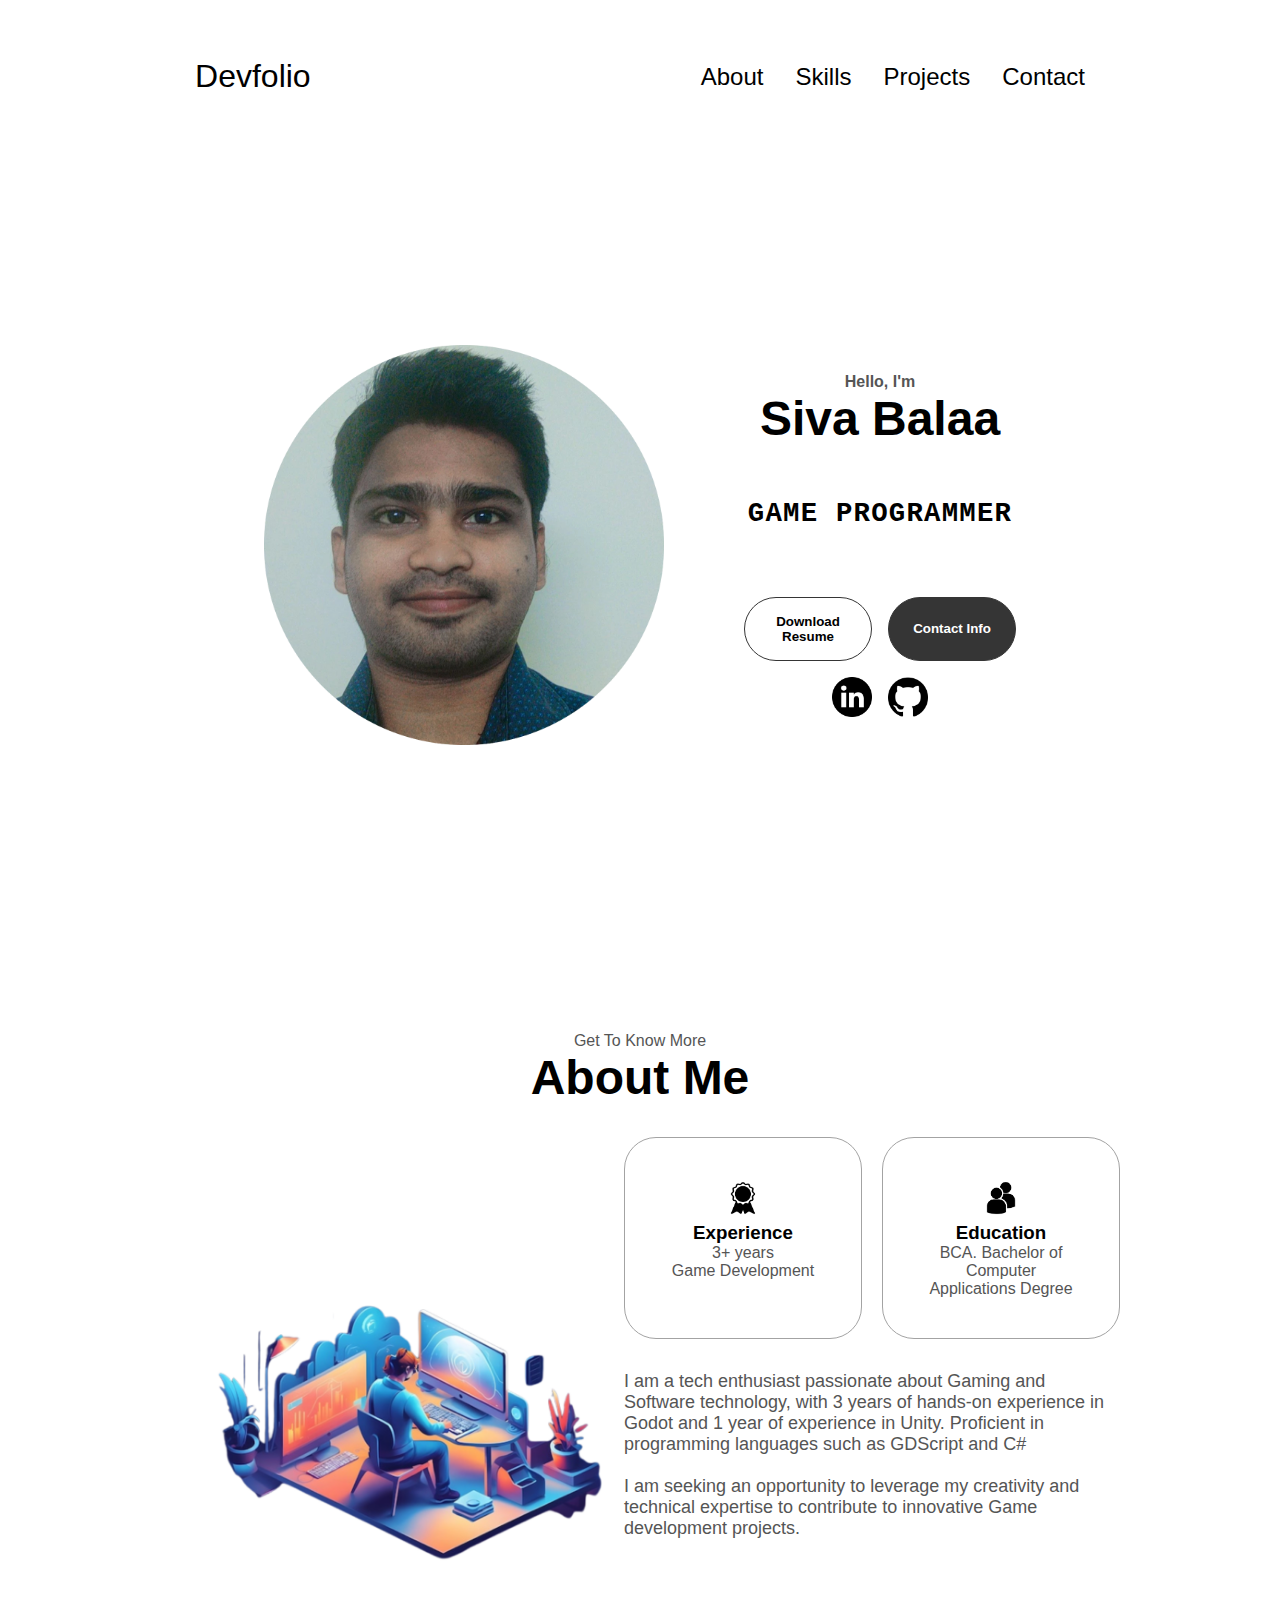
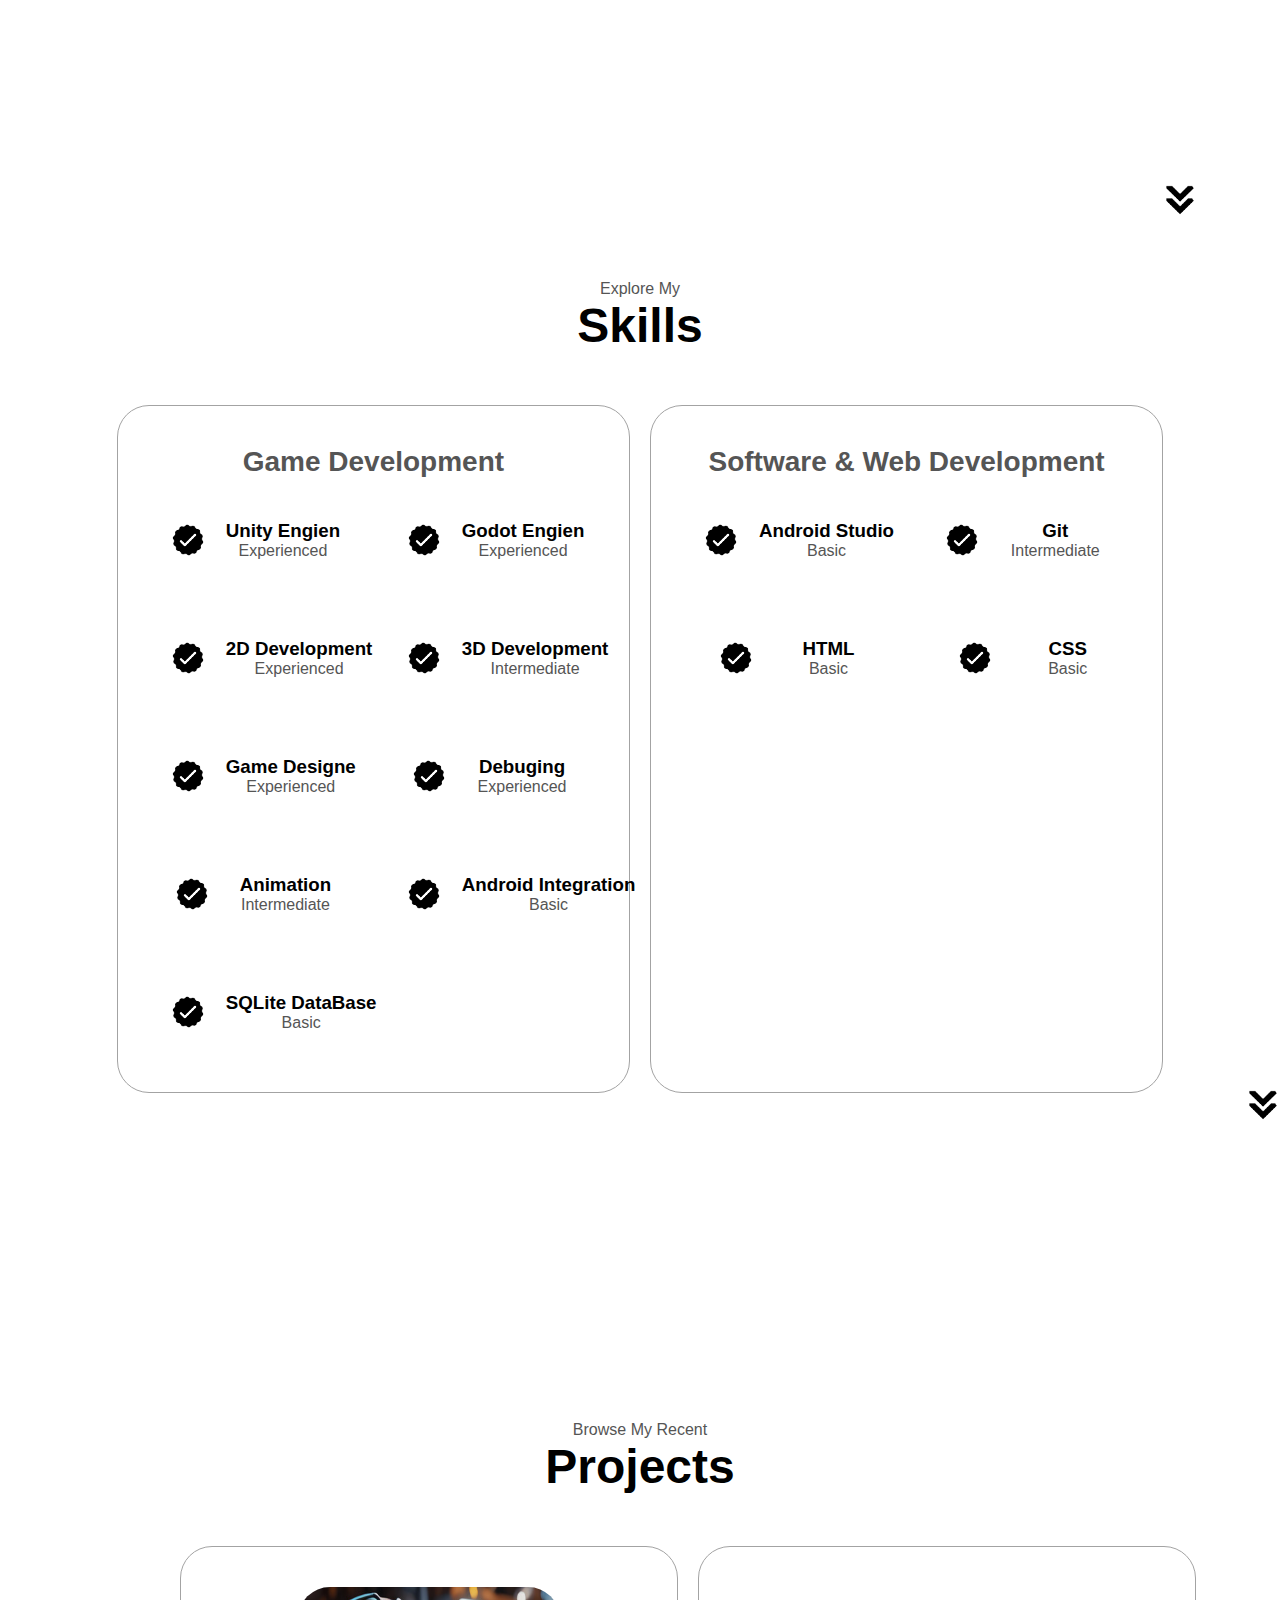
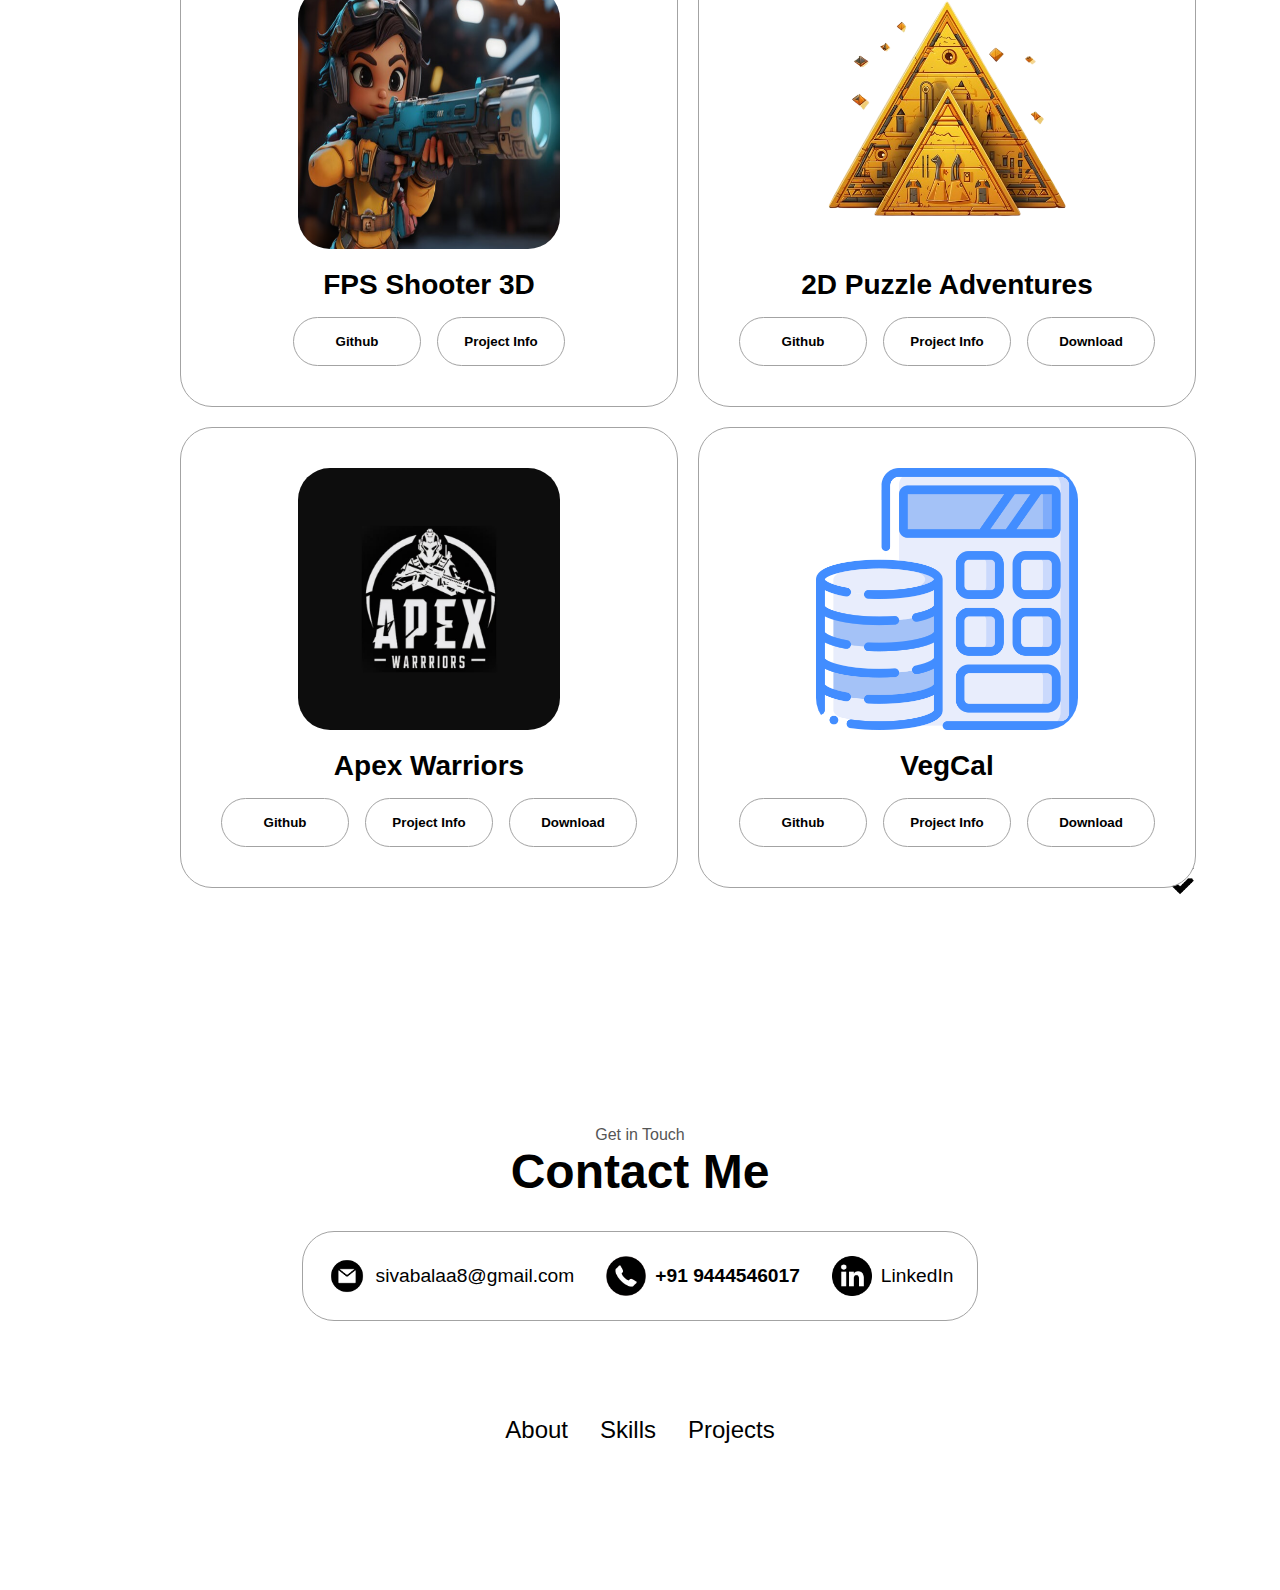
==== commit 8d082b86: "UPDATE ON PROJECTS !>>>" ====
--- a/index.html
+++ b/index.html
@@ -333,287 +333,124 @@
           </div>
       </div>
   </div>
-  <script>
-    const containers = document.querySelectorAll('#projects .details-container');
-  
-    containers.forEach(container => {
-      let isTouching = false; // To track if touch is active
-  
-      // Apply the hover effect when touch starts
-      container.addEventListener('touchstart', (event) => {
-        isTouching = true;
-        applyHoverEffect(container);
-      });
-  
-      // Keep the hover effect while scrolling/moving the finger (touchmove)
-      container.addEventListener('touchmove', (event) => {
-        if (isTouching) {
-          applyHoverEffect(container);
-        }
-      });
-  
-      // Remove the hover effect when the touch ends
-      container.addEventListener('touchend', () => {
-        isTouching = false;
-        removeHoverEffect(container);
-      });
-  
-      // Remove the hover effect if the touch is canceled
-      container.addEventListener('touchcancel', () => {
-        isTouching = false;
-        removeHoverEffect(container);
-      });
-    });
-  
-    // Function to apply the hover effect (like hover on desktop)
-    function applyHoverEffect(container) {
-      container.style.transform = 'scale(1.05)';
-      container.style.filter = 'brightness(1.2)';
-      container.style.borderColor = 'black';
-      container.style.zIndex = '2';
-    }
-  
-    // Function to remove the hover effect
-    function removeHoverEffect(container) {
-      container.style.transform = 'none';
-      container.style.filter = 'none';
-      container.style.borderColor = 'rgb(163, 163, 163)';
-      container.style.zIndex = '1';
-    }
-  </script>
-  
-  </div>
-
-    <section id="projects">
-      <p class="section__text__p1">Browse My Recent</p>
-      <h1 class="title">Projects</h1>
-      <div class="experience-details-container">
-        <div class="about-containers">
-          <div class="details-container color-container">
-            <div class="project-img-container">
-              <img
-                src="./assets/Images/fps.png"
-                alt="Project 1"
-                class="project-img"
-              />
-            </div>
-            <h2 class="experience-sub-title project-title">FPS Shooter 3D</h2>
-            <div class="btn-container">
-              <button
-                class="btn btn-color-2 project-btn"
-                onclick="window.open('https://github.com/shiva30122/FPS-PUBG-Clone', '_blank')"
-                >
-                Github
-              </button>
-
-              <button class="btn btn-color-2 project-btn" onclick="openNewOverlay('FPS (3D, Unity)', 
+  
+
+
+  <section id="projects">
+    <p class="section__text__p1">Browse My Recent</p>
+    <h1 class="title">Projects</h1>
+    <div class="experience-details-container">
+      <div class="about-containers">
+  
+        <!-- Project 1: FPS Shooter 3D -->
+        <div class="details-container color-container">
+          <div class="project-img-container">
+            <img src="./assets/Images/fps.png" alt="Project 1" class="project-img" />
+          </div>
+          <h2 class="experience-sub-title project-title">FPS Shooter 3D</h2>
+          <div class="btn-container">
+            <button class="btn btn-color-2 project-btn" onclick="window.open('https://github.com/shiva30122/FPS-PUBG-Clone', '_blank')">
+              Github
+            </button>
+            <button class="btn btn-color-2 project-btn" onclick="openNewOverlay('FPS (3D, Unity)', 
               '<h3>This project is a 3D game development endeavor, creating a fully modular and flexible system inspired by the mechanics of PUBG.</h3>' + 
               '<br>' +
               '<h4>In this FPS project, I’ve designed the architecture to be adaptable and modular:</h4>' + 
               '<br>' + 
-              '<br>' +
-              '<strong>Pickups:</strong> <br> Weapons and items are collected independently from the inventory, with each weapon type (Gun, Pistol, Melee) having its own designated slot. This individual management of pickups enhances flexibility.<br>' + 
-              '<br>' +
-              '<br>' +
-              '<strong>Inventory Manager:</strong> <br> This system efficiently handles all acquired items, allowing for the addition of identical items to existing stacks and the creation of new slots for different ones. It also accommodates one-time pickups that cannot be dropped, dynamically managing space allocation to ensure all items fit seamlessly.<br>' +
-              '<br>' +
-              '<br>' +
-              '<strong>Gun Script:</strong> <br> The functionality of all weapons is centralized, supporting features like Automatic Shooting, Burst Fire, Shotgun Mechanics, and Multi-Point Shooting. This system enables the addition of attachments to any gun; for example, attaching a MultiPad Shoot module to an AR gun allows it to fire multiple bullets simultaneously, resulting in a highly customizable experience.<br>' + 
-              '<br>' +
-              '<br>' +
-              'I have encountered numerous challenges, including Unity crashes during testing and managing while loops. However, I remained determined to build efficient and flexible code. Transitioning to 3D was particularly challenging, but with perseverance, I mastered essential concepts such as while loops and coroutines. Each obstacle has only fueled my passion for game development.<br>' +
-              '<br>' +
-              '<br>' +
+              '<strong>Pickups:</strong> <br> Weapons and items are collected independently from the inventory...<br>' +
+              '<strong>Inventory Manager:</strong> <br> This system efficiently handles all acquired items...<br>' +
+              '<strong>Gun Script:</strong> <br> The functionality of all weapons is centralized...<br>' +
+              'I have encountered numerous challenges, including Unity crashes during testing...<br>' +
               'A heartfelt thank you to Hemanth Kumar K for inspiring me to embark on this journey in 3D Unity game development!<br><br><br><br>', 
               'assets/Videos/FPSVideo.mp4')"> Project Info</button>
-
-          
-
-              <!-- <button
-                class="btn btn-color-2 project-btn"
-                onclick="location.href='https://drive.google.com/drive/folders/1O2wOl5IZpEIec7ePfV3tEmoxANGv1tJi?usp=drive_link'"
-              >
-                Download
-              </button> -->
-            </div>
-          </div>
-
-              <div class="details-container color-container">
-                <div class="project-img-container">
-                  <img
-                    src="./assets/Images/ancient.png"
-                    alt="Project 2"
-                    class="project-img"
-                  />
-                </div>
-                <h2 class="experience-sub-title project-title">2D Puzzle Adventures</h2>
-                <div class="btn-container">
-                  <button
-                    class="btn btn-color-2 project-btn"
-                    onclick="window.open('https://github.com/shiva30122/Unity-2D_Puzzle', '_blank')"
-                    >
-                    Github
-                  </button>
-    
-                  <button class="btn btn-color-2 project-btn" onclick="openNewOverlay('2D Puzzle Game (Unity)', 
-                  '<h3>This 2D puzzle game offers diverse puzzles with increasing difficulty, featuring modular swapping and intuitive drag-and-drop controls for creative problem-solving.</h3>' + 
-                  
-                  '<br><strong>Following a setback during a technical interview at HFG Entertainments Private Limited,</strong> I refined my game logic skills and gained valuable experience. Particularly during the technical round Interview, posed several questions that I couldn\'t answer !... This experience highlighted my knowledge gaps, but the constructive feedback I received inspired me to refine my game logic skills and complete this puzzle project using modular, flexible, and reusable code that can adapt to any type of Swapping.</h3>' + 
-                  
-                  '<br><br>' + '<h4>Project Highlights:</h4>' + 
-                  '<br>' + '<strong>Logical Thinking:</strong> The project emphasizes logical thinking and strategic problem-solving, encouraging players to engage deeply with each puzzle.<br>' + 
-                  
-                  '<br>' + '<strong>Engaging Experience:</strong> Developed with a focus on creating a smooth and engaging experience, each level is carefully designed to provide a balance of challenge and enjoyment, helping players improve their skills as they move forward.<br><br>' + 
-                  
-                  '<h4>Personal Growth:</h4>' + 
-                  '<br>' + 'During my development journey, I initially faced a setback when I didn\'t pass the technical interview with <strong>HFG Entertainments Private Limited</strong>. I realized there were gaps in how I understood and explained the complex logic behind the code I had written. Instead of giving up, I worked hard to improve those areas and proved to myself that I could handle the challenges of game development.<br><br>' + 
-                  
-                  'This game, in particular, became a representation of my growth. By overcoming the issues that held me back, I became more confident in my abilities and more determined to succeed.<br><br>' + 
-                  
-                  'With its engaging mechanics and polished design, this 2D puzzle game offers a rewarding experience for players, showing how far I\'ve come since that initial setback.<br><br><br><br><br><br><br>', 
-                  'assets/Videos/2D_Puzzle.mp4')"> Project Info</button>
-              
-              
-                  
-    
-                  <button
-                    class="btn btn-color-2 project-btn"
-                    onclick="window.open('https://github.com/shiva30122/Unity-2D_Puzzle/tree/main/APK', '_blank')"
-                    >
-                    Download
-                  </button>
-                </div>
-              </div>
-             
-                  <div class="details-container color-container">
-                    <div class="project-img-container">
-                      <img
-                        src="./assets/Apex.jpeg"
-                        alt="Project 2"
-                        class="project-img"
-                      />
-                    </div>
-                    <h2 class="experience-sub-title project-title">Apex Warriors</h2>
-                    <div class="btn-container">
-                      <button
-                        class="btn btn-color-2 project-btn"
-                        onclick="window.open('https://github.com/shiva30122/Apex-Wifi-Based-Game', '_blank')"
-                        >
-                        Github
-                      </button>
-        
-                      <button class="btn btn-color-2 project-btn" onclick="openNewOverlay('Multiplayer Android Game Apex Warriors ( Godot 4 )', 
-                      '<h3>This project is a multiplayer Android game developed using the Godot Engine as part of a university project. It supports up to 12 players simultaneously over a local Wi-Fi network, delivering a smooth, lag-free experience.</h3>' + 
-                      '<br>'+
-                      '<h4>Features:</h4>' +
-                      '<br>'+
-                      '<strong>Real-Time Multiplayer:</strong> Seamless connectivity for up to 12 players on the same local network.<br>' +
-                      '<br>'+
-                      '<strong>Local Wi-Fi Integration:</strong> Custom network code for efficient player connections and real-time synchronization.<br>' +
-                      '<br>'+
-                      '<br>'+'<strong>Dynamic Gameplay:</strong> Features that promote interaction and engagement between players in an immersive environment.<br>' +
-                      '<br>'+'<strong>Optimized User Experience:</strong> Fluid multiplayer setup and intuitive gameplay for all skill levels.<br><br>' +
-                      '<br>'+
-                      '<h4>Technologies Used:</h4>' + 
-                      '<strong>Godot 4, GD Script, Android Studio, Android SDK, Java JDK</strong><br><br>' + 
-                      '<br>'+
-                      '<h4>Future Improvements:</h4>' +
-                      '<br>'+
-                      '<strong>Expanding network support:</strong> For more robust multiplayer options, including internet-based gameplay.<br>' +
-                      '<br>'+'<strong>Adding advanced in-game features:</strong> Like leaderboards and player stats tracking.<br>' +
-                      '<br>'+'<strong>Cross-platform compatibility:</strong> Expanding to PC and iOS for broader reach.<br><br><br><br><br>', 
-                      'assets/Videos/Apex.mov')"> Project Info</button>
-
-        
-                      <button
-                        class="btn btn-color-2 project-btn"
-                        onclick="window.open('https://drive.google.com/drive/folders/1-852IS-uwtfmdZVqETNRP29YTiHivzab?usp=sharing', '_blank')"
-                        >
-                        Download
-                      </button>
-                    </div>
-                  </div>
-
-
-                  <div class="details-container color-container">
-                    <div class="project-img-container">
-                      <img
-                        src="./assets/calculator.png"
-                        alt="Project 2"
-                        class="project-img"
-                      />
-                    </div>
-                    <h2 class="experience-sub-title project-title">VegCal</h2>
-                    <div class="btn-container">
-                      <button
-                        class="btn btn-color-2 project-btn"
-                        onclick="window.open('https://github.com/shiva30122/VegCal', '_blank')"
-                        >
-                        Github
-                      </button>
-                                        
-                      <button class="btn btn-color-2 project-btn" onclick="openNewOverlay('VegCal - Dynamic Vegetable Calculator', 
-                      '<h3>This project is a dynamic vegetable calculator specifically designed for Android shop applications.</h3>' + 
-                      '<br>' +
-                      '<h4>Technologies Used:</h4>' + 
-                      '<strong>Godot 4, GD Script, SQLite Database, Android Studio, Android SDK, Java JDK, </strong><br><br>' + 
-                      '<h4>Project Duration:</h4>' + 
-                      '<strong>February 2024 - March 2024</strong><br><br>' + 
-                      '<h4>Problem Statement:</h4>' + 
-                      '<br>'+'<strong>The manual calculation of vegetable quantities and prices in shop applications for Android devices can be inefficient and prone to errors.</strong><br><br>' + 
-                      '<br>'+'<strong>VegCal features an intuitive user interface that simplifies the pricing and quantity calculation process.</strong><br><br>' +
-                      '<br>'+'<h4>Key Features:</h4>' +
-                      '<ul>' +
-                      '<br>'+'<li><strong>User-Friendly Design:</strong> Tailored for ease of use, making it accessible for shop owners and staff.</li>' +
-                      '<br>'+'<li><strong>Efficient Backend:</strong> Integration of an SQLite database for effective data management, ensuring seamless performance with real-time updates along with a CFG file as a simple text database for unsupported devices.</li>' +
-                      '</ul><br><br><br><br><br>', 
-                      'assets/Videos/Cal.mov')"> Project Info</button>
-
-
-                      
-                      <button
-                        class="btn btn-color-2 project-btn"
-                        onclick="location.href='https://github.com/shiva30122/VegCal/tree/main/APK'"
-                      >
-                        Download
-                      </button>
-                    </div>
-                  </div>
-                  
-
-          <!-- <div class="details-container color-container">
-            <div class="article-container">
-              <img
-                src="./assets/project-3.png"
-                alt="Project 3"
-                class="project-img"
-              />
-            </div>
-            <h2 class="experience-sub-title project-title">Project Three</h2>
-            <div class="btn-container">
-              <button
-                class="btn btn-color-2 project-btn"
-                onclick="location.href='https://github.com/'"
-              >
-                Github
-              </button>
-              <button
-                class="btn btn-color-2 project-btn"
-                onclick="location.href='https://github.com/'"
-              >
-                Live Demo
-              </button> -->
-            </div>
-          </div>
-        </div>
-      </div>
-      <img
-        src="./assets/arrow.png"
-        alt="Arrow icon"
-        class="icon arrow"
-        onclick="location.href='./#contact'"
-      />
-    </section>
+          </div>
+        </div>
+  
+        <!-- Project 2: 2D Puzzle Adventures -->
+        <div class="details-container color-container">
+          <div class="project-img-container">
+            <img src="./assets/Images/ancient.png" alt="Project 2" class="project-img" />
+          </div>
+          <h2 class="experience-sub-title project-title">2D Puzzle Adventures</h2>
+          <div class="btn-container">
+            <button class="btn btn-color-2 project-btn" onclick="window.open('https://github.com/shiva30122/Unity-2D_Puzzle', '_blank')">
+              Github
+            </button>
+            <button class="btn btn-color-2 project-btn" onclick="openNewOverlay('2D Puzzle Game (Unity)', 
+              '<h3>This 2D puzzle game offers diverse puzzles with increasing difficulty...</h3>' +
+              '<br><strong>Following a setback during a technical interview...</strong><br>' +
+              '<h4>Project Highlights:</h4>' +
+              '<strong>Logical Thinking:</strong> The project emphasizes logical thinking...<br>' +
+              '<h4>Personal Growth:</h4>' +
+              'During my development journey, I initially faced a setback...<br>' +
+              'This game, in particular, became a representation of my growth...<br><br><br>', 
+              'assets/Videos/2D_Puzzle.mp4')"> Project Info</button>
+            <button class="btn btn-color-2 project-btn" onclick="window.open('https://github.com/shiva30122/Unity-2D_Puzzle/tree/main/APK', '_blank')">
+              Download
+            </button>
+          </div>
+        </div>
+  
+        <!-- Project 3: Apex Warriors -->
+        <div class="details-container color-container">
+          <div class="project-img-container">
+            <img src="./assets/Apex.jpeg" alt="Project 3" class="project-img" />
+          </div>
+          <h2 class="experience-sub-title project-title">Apex Warriors</h2>
+          <div class="btn-container">
+            <button class="btn btn-color-2 project-btn" onclick="window.open('https://github.com/shiva30122/Apex-Wifi-Based-Game', '_blank')">
+              Github
+            </button>
+            <button class="btn btn-color-2 project-btn" onclick="openNewOverlay('Multiplayer Android Game Apex Warriors (Godot 4)', 
+              '<h3>This project is a multiplayer Android game developed using the Godot Engine...</h3>' +
+              '<h4>Features:</h4>' +
+              '<strong>Real-Time Multiplayer:</strong> Seamless connectivity for up to 12 players...<br>' +
+              '<h4>Technologies Used:</h4>' +
+              '<strong>Godot 4, GD Script, Android Studio...</strong><br>' +
+              '<h4>Future Improvements:</h4>' +
+              '<strong>Expanding network support...</strong><br><br>', 
+              'assets/Videos/Apex.mov')"> Project Info</button>
+            <button class="btn btn-color-2 project-btn" onclick="window.open('https://drive.google.com/drive/folders/1-852IS-uwtfmdZVqETNRP29YTiHivzab?usp=sharing', '_blank')">
+              Download
+            </button>
+          </div>
+        </div>
+  
+        <!-- Project 4: VegCal -->
+        <div class="details-container color-container">
+          <div class="project-img-container">
+            <img src="./assets/calculator.png" alt="Project 4" class="project-img" />
+          </div>
+          <h2 class="experience-sub-title project-title">VegCal</h2>
+          <div class="btn-container">
+            <button class="btn btn-color-2 project-btn" onclick="window.open('https://github.com/shiva30122/VegCal', '_blank')">
+              Github
+            </button>
+            <button class="btn btn-color-2 project-btn" onclick="openNewOverlay('VegCal - Dynamic Vegetable Calculator', 
+              '<h3>This project is a dynamic vegetable calculator specifically designed for Android shop applications...</h3>' +
+              '<h4>Technologies Used:</h4>' +
+              '<strong>Godot 4, GD Script, SQLite Database...</strong><br>' +
+              '<h4>Problem Statement:</h4>' +
+              '<strong>The manual calculation of vegetable quantities...</strong><br>' +
+              '<h4>Key Features:</h4>' +
+              '<ul>' +
+              '<li><strong>User-Friendly Design:</strong> Tailored for ease of use...</li>' +
+              '<li><strong>Efficient Backend:</strong> Integration of an SQLite database...</li>' +
+              '</ul><br>', 
+              'assets/Videos/Cal.mov')"> Project Info</button>
+            <button class="btn btn-color-2 project-btn" onclick="location.href='https://github.com/shiva30122/VegCal/tree/main/APK'">
+              Download
+            </button>
+          </div>
+        </div>
+  
+      </div>
+    </div>
+    <img src="./assets/arrow.png" alt="Arrow icon" class="icon arrow" onclick="location.href='./#contact'" />
+  </section>
+  
+
+
     <section id="contact">
       <p class="section__text__p1"> Get in Touch </p>
       <h1 class="title"> Contact Me </h1>
--- a/style.css
+++ b/style.css
@@ -294,11 +294,34 @@
   flex-direction: column;
 }
 
-.about-containers,
+/* .about-containers,
 .about-details-container {
   display: flex;
 
-}
+} */
+
+
+
+.about-containers {
+  display: grid;
+  grid-template-columns: repeat(2, 1fr); /* Creates two equal columns */
+  gap: 20px; /* Space between grid items */
+}
+
+.details-container {
+  /* Optional: Set a max-width for better control over spacing */
+  max-width: 100%; /* Ensures it takes full width of the grid cell */
+  /* You can add additional styling for the container here if needed */
+}
+
+/* Optional: Adjustments for smaller screens (mobile) */
+@media (max-width: 768px) {
+  .about-containers {
+    grid-template-columns: 1fr; /* Full width on smaller screens */
+  }
+}
+
+
 
 .about-pic {
   border-radius: 2rem;
@@ -346,14 +369,79 @@
   z-index: 3;
 }
 
-/* Remove hover effects on mobile using media query */
+
+
+
+
+
+/* Base styles for the experience section */
+#experience {
+  background: white;
+  border-radius: 2rem;
+  border: none;
+  text-align: center;
+  padding: 20px;
+  max-width: 88%;
+  margin: 0 auto;
+}
+
+/* Container for the experience details */
+.experience-details-container {
+  display: grid;
+  grid-template-columns: repeat(2, 1fr); /* Two columns for desktop */
+  gap: 20px;
+  padding: 20px;
+}
+
+/* Base styles for each article (individual skills) */
+article {
+  display: flex;
+  width: 10.5rem; /* Fixed width for alignment */
+  justify-content: space-around; /* Aligns items */
+  align-items: center; /* Center items vertically */
+  padding: 10px;
+  background-color: #fff;
+  border-radius: 1rem;
+  cursor: pointer; /* Indicate that the article is interactable */
+  transition: transform 0.3s; /* Smooth transition for hover effect */
+}
+
+/* Image styles with animation on hover */
+article img {
+  width: 40px; /* Adjusted size for better visibility */
+  height: 40px; /* Adjusted size for better visibility */
+  margin-right: 10px;
+  transition: transform 0.3s, filter 0.3s; /* Smooth transition for image */
+}
+
+/* Hover effect for the image */
+article:hover img {
+  transform: scale(1.2) rotate(15deg); /* Slightly increase size and rotate */
+  filter: drop-shadow(0 0 10px rgba(255, 215, 0, 0.7)); /* Add glow effect */
+}
+
+/* Text styles */
+article h3,
+article p {
+  margin: 0;
+  transition: transform 0.3s, text-shadow 0.3s; /* Smooth transition */
+}
+
+/* Hover effect only for individual h3 and p inside the article */
+article:hover h3,
+article:hover p {
+  transform: scale(1.05); /* Slightly increase the size */
+  text-shadow: 0 0 15px rgba(255, 215, 0, 0.8), 0 0 25px rgba(255, 215, 0, 0.6);
+}
+
+/* Responsive behavior for smaller screens */
 @media (max-width: 768px) {
-  #projects .details-container:hover,
-  #projects .details-container img:hover {
-    transform: none;
-    filter: none;
-  }
-}
+  .experience-details-container {
+    grid-template-columns: 1fr; /* One column for mobile */
+  }
+}
+
+
 
 
 
